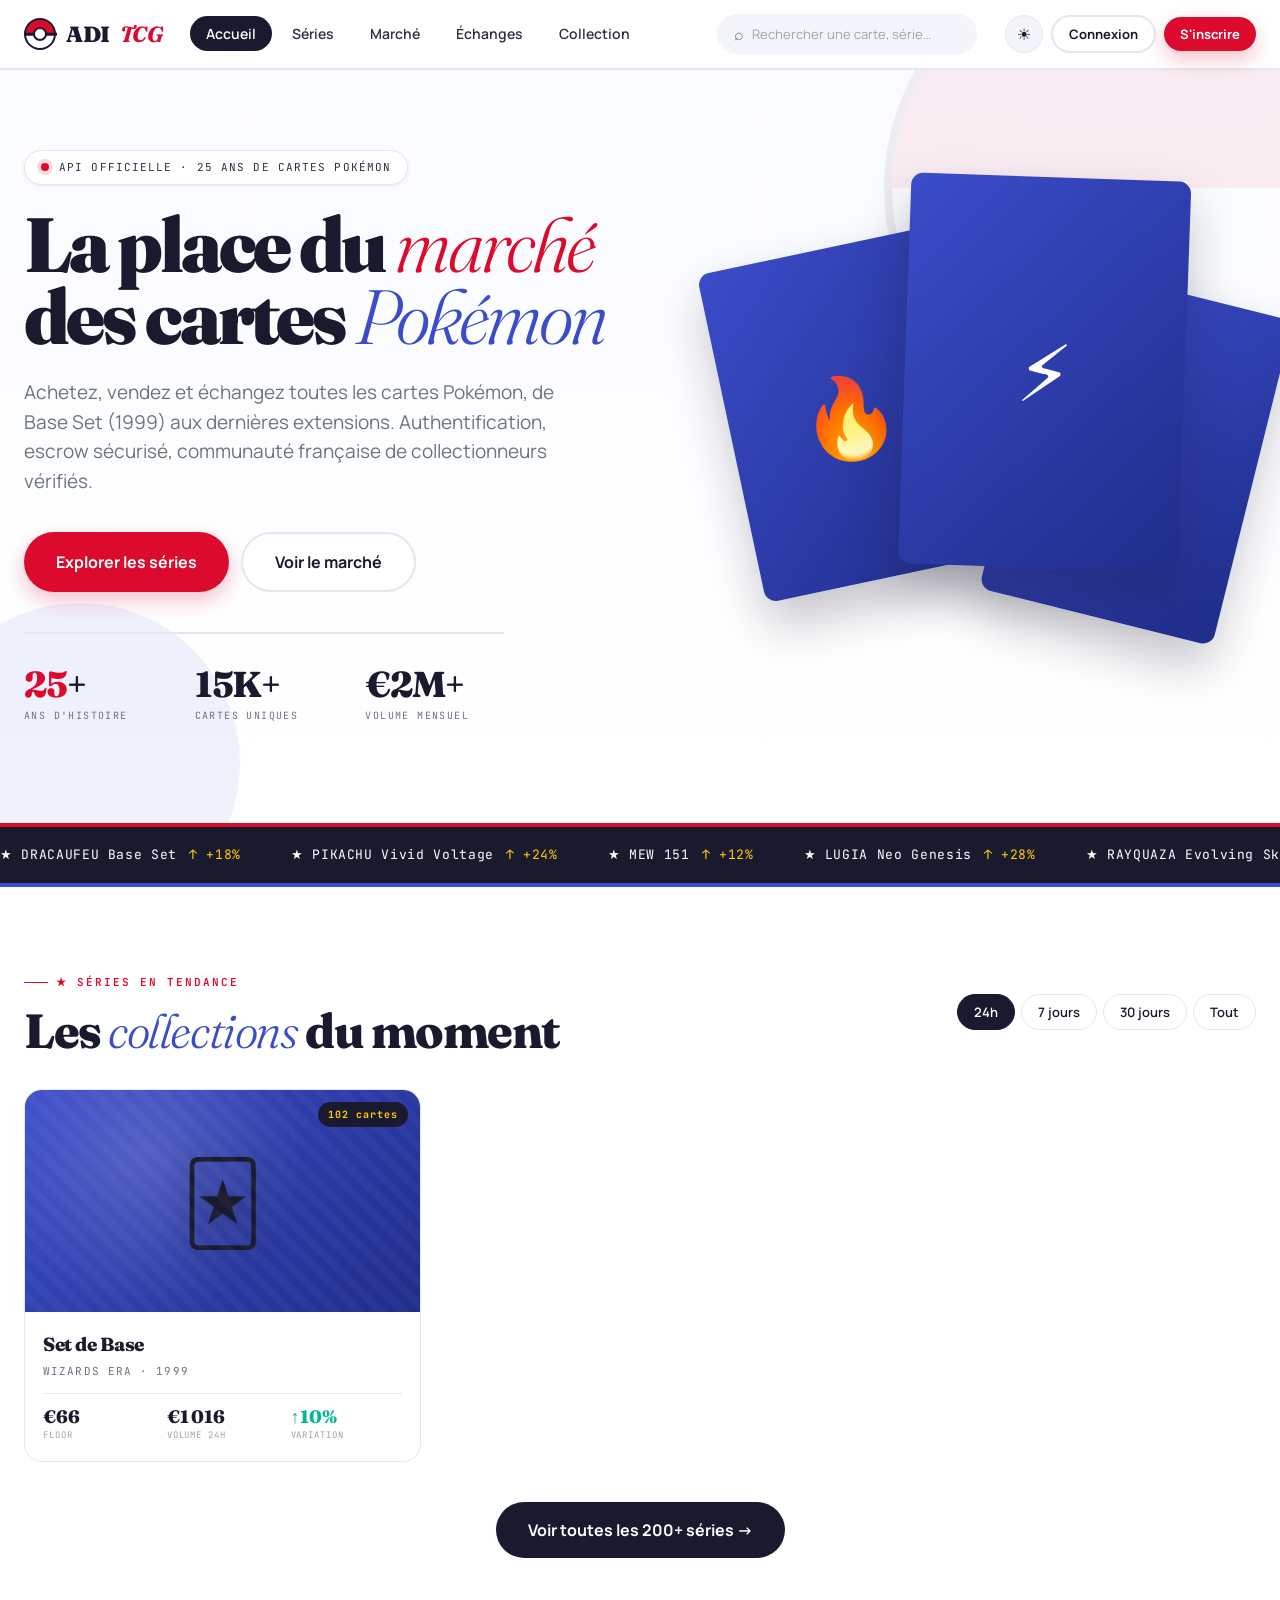
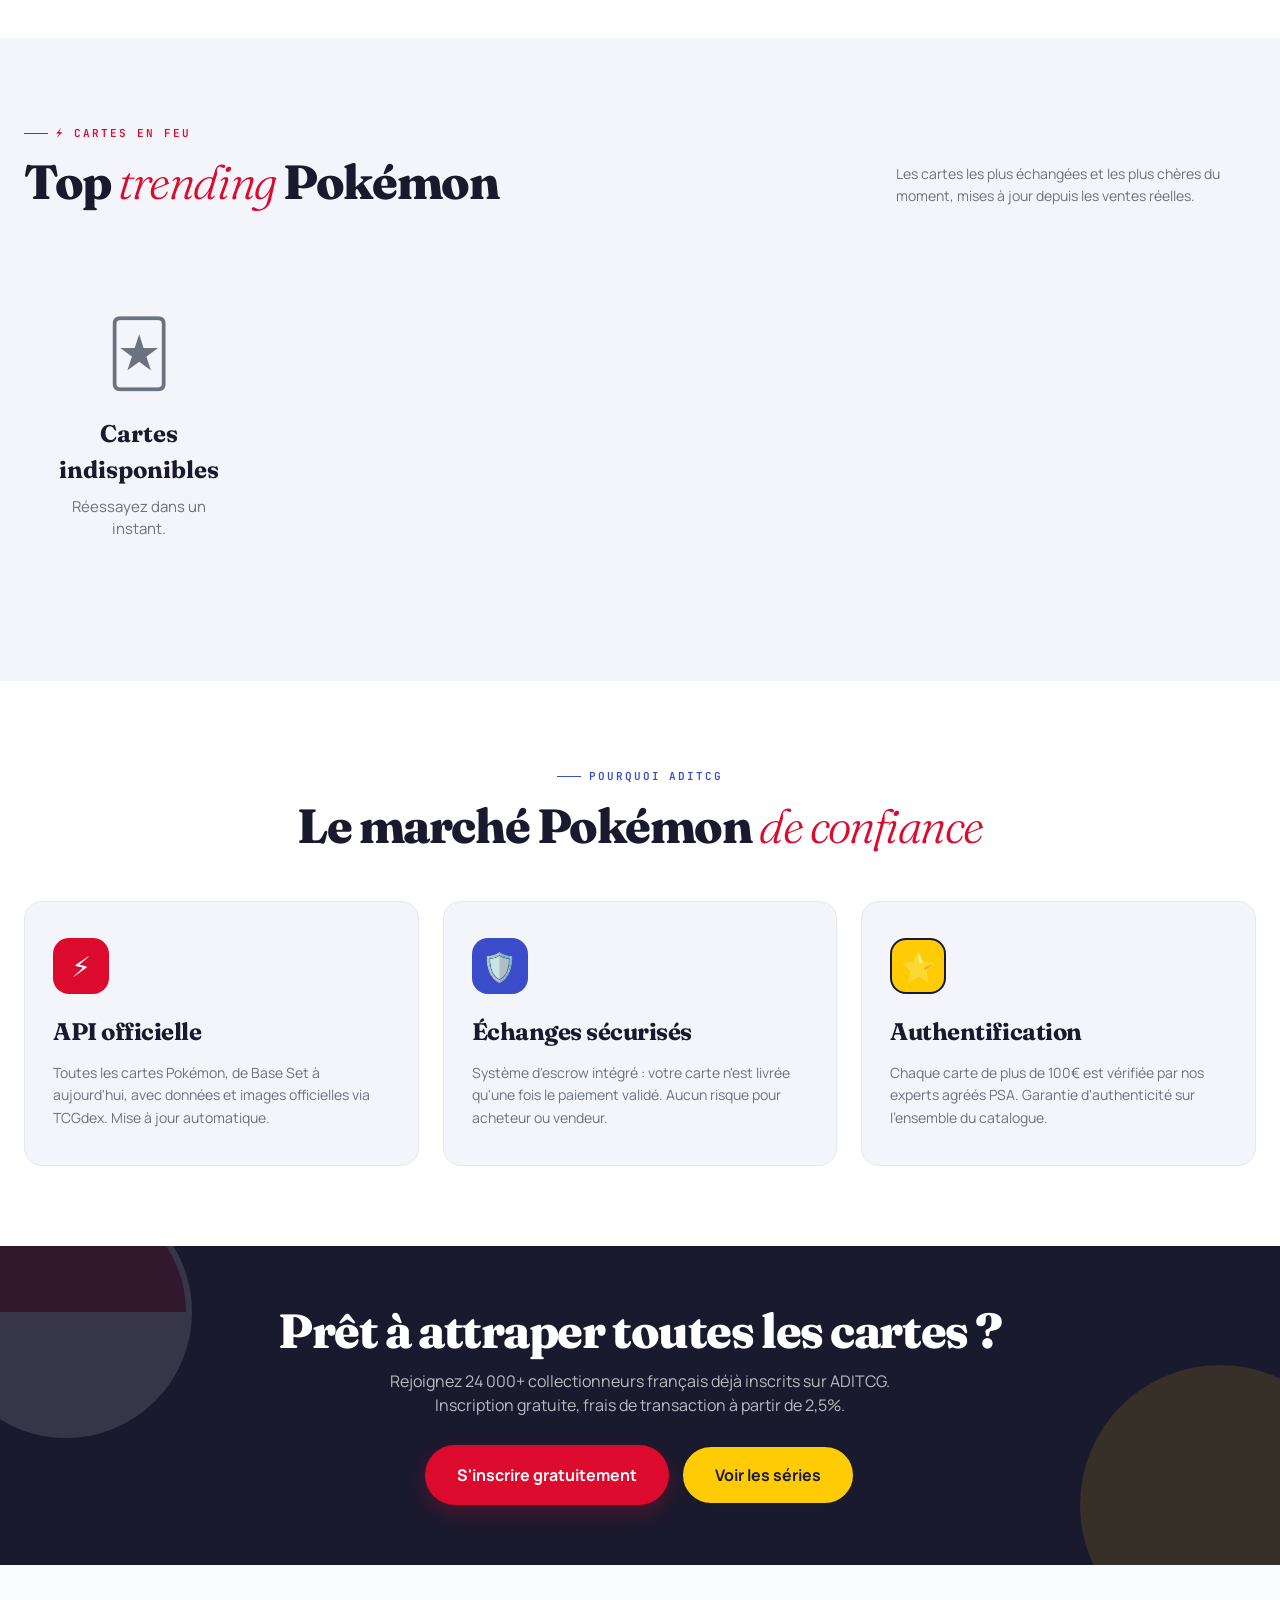
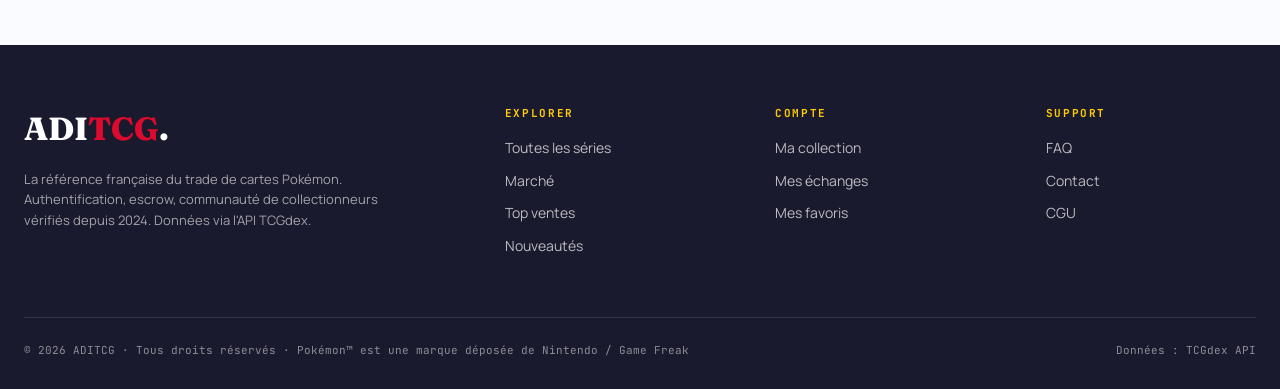
==== newsite/index.html @ 23be6e9d "new" ====
<!DOCTYPE html>
<html lang="fr">
<head>
<script>
// Anti-FOUC: apply theme before paint
(function() {
  try {
    var saved = localStorage.getItem('aditcg_theme');
    var theme = saved || (window.matchMedia && window.matchMedia('(prefers-color-scheme: dark)').matches ? 'dark' : 'light');
    document.documentElement.setAttribute('data-theme', theme);
  } catch(e) {}
})();
</script>
<meta charset="UTF-8">
<meta name="viewport" content="width=device-width, initial-scale=1.0">
<title>ADITCG — La place du marché des cartes Pokémon</title>
<link rel="preconnect" href="https://fonts.googleapis.com">
<link rel="preconnect" href="https://fonts.gstatic.com" crossorigin>
<link href="https://fonts.googleapis.com/css2?family=Fraunces:ital,opsz,wght@0,9..144,400;0,9..144,700;0,9..144,800;0,9..144,900;1,9..144,300&family=Manrope:wght@400;500;600;700;800&family=JetBrains+Mono:wght@500;600&display=swap" rel="stylesheet">
<link rel="stylesheet" href="styles.css">
<style>
  /* HERO */
  .hero {
    position: relative;
    padding: 80px 0 100px;
    overflow: hidden;
    background:
      linear-gradient(180deg, var(--cream) 0%, var(--white) 100%);
  }
  .hero::before {
    content: '';
    position: absolute;
    top: -120px; right: -80px;
    width: 460px; height: 460px;
    border-radius: 50%;
    background: linear-gradient(180deg, var(--red) 50%, var(--white) 50%);
    border: 8px solid var(--ink);
    opacity: 0.06;
    pointer-events: none;
  }
  .hero::after {
    content: '';
    position: absolute;
    bottom: -100px; left: -80px;
    width: 320px; height: 320px;
    border-radius: 50%;
    background: var(--blue);
    opacity: 0.08;
    pointer-events: none;
  }

  .hero-grid {
    display: grid;
    grid-template-columns: 1fr 1fr;
    gap: 60px;
    align-items: center;
    position: relative;
    z-index: 2;
  }

  .hero-eyebrow {
    display: inline-flex;
    align-items: center;
    gap: 10px;
    padding: 8px 16px;
    background: var(--white);
    border: 1.5px solid var(--gray-line);
    border-radius: var(--radius-pill);
    font-family: var(--font-mono);
    font-size: 11px;
    color: var(--ink-soft);
    letter-spacing: 0.1em;
    text-transform: uppercase;
    box-shadow: var(--shadow-sm);
    margin-bottom: 24px;
  }
  .hero-eyebrow .dot-red {
    width: 8px; height: 8px; border-radius: 50%;
    background: var(--red);
    box-shadow: 0 0 0 4px rgba(220, 10, 45, 0.15);
    animation: pulse 1.6s ease-in-out infinite;
  }
  @keyframes pulse {
    0%, 100% { box-shadow: 0 0 0 4px rgba(220, 10, 45, 0.15); }
    50% { box-shadow: 0 0 0 7px rgba(220, 10, 45, 0.05); }
  }

  .hero h1 { margin-bottom: 24px; }
  .hero h1 .word-red { color: var(--red); font-style: italic; font-weight: 300; }
  .hero h1 .word-blue { color: var(--blue); font-style: italic; font-weight: 300; }

  .hero-lead {
    font-size: 19px;
    color: var(--gray-text);
    line-height: 1.55;
    max-width: 540px;
    margin-bottom: 36px;
  }

  .hero-cta { display: flex; gap: 12px; flex-wrap: wrap; margin-bottom: 40px; }

  .hero-stats {
    display: grid;
    grid-template-columns: repeat(3, 1fr);
    gap: 32px;
    padding-top: 32px;
    border-top: 2px solid var(--gray-line);
    max-width: 480px;
  }
  .hero-stat .v {
    font-family: var(--font-display);
    font-size: 36px;
    font-weight: 800;
    color: var(--ink);
    letter-spacing: -0.03em;
    line-height: 1;
  }
  .hero-stat .v span { color: var(--red); }
  .hero-stat .l {
    font-family: var(--font-mono);
    font-size: 10px;
    text-transform: uppercase;
    letter-spacing: 0.14em;
    color: var(--gray-text);
    margin-top: 6px;
  }

  /* HERO CARDS STACK */
  .hero-cards {
    position: relative;
    height: 540px;
    perspective: 1400px;
  }
  .hero-card-img {
    position: absolute;
    width: 240px;
    border-radius: 12px;
    box-shadow: 0 24px 48px rgba(26, 26, 46, 0.25);
    transition: transform 0.6s cubic-bezier(0.2, 0.8, 0.2, 1);
    background: var(--gray-bg);
    aspect-ratio: 245/342;
  }
  .hero-card-img.placeholder {
    display: flex; align-items: center; justify-content: center;
    font-size: 80px;
    background: linear-gradient(135deg, var(--blue), var(--blue-deep));
    color: var(--white);
  }
  .hero-card-img:nth-child(1) {
    top: 80px; left: 10%;
    transform: rotate(-12deg);
    z-index: 1;
  }
  .hero-card-img:nth-child(2) {
    top: 30px; left: 40%;
    transform: rotate(2deg) translateY(-20px);
    z-index: 3;
    width: 280px;
  }
  .hero-card-img:nth-child(3) {
    top: 120px; right: 0;
    transform: rotate(14deg);
    z-index: 2;
  }
  .hero-cards:hover .hero-card-img:nth-child(1) { transform: rotate(-18deg) translateX(-30px); }
  .hero-cards:hover .hero-card-img:nth-child(3) { transform: rotate(20deg) translateX(30px); }

  /* TICKER */
  .ticker {
    background: var(--ink);
    color: var(--white);
    padding: 18px 0;
    overflow: hidden;
    border-top: 4px solid var(--red);
    border-bottom: 4px solid var(--blue);
  }
  .ticker-inner {
    display: flex;
    gap: 50px;
    animation: tickerScroll 50s linear infinite;
    white-space: nowrap;
    font-family: var(--font-mono);
    font-size: 13px;
    letter-spacing: 0.05em;
  }
  .ticker-item { display: inline-flex; align-items: center; gap: 12px; }
  .ticker-item .up { color: var(--yellow); }
  .ticker-item .down { color: var(--red-light); }
  @keyframes tickerScroll {
    from { transform: translateX(0); }
    to { transform: translateX(-50%); }
  }

  /* COLLECTIONS BLOCK - style OpenSea */
  .collections-section {
    padding: 80px 0;
    background: var(--white);
  }

  .collections-toolbar {
    display: flex;
    justify-content: space-between;
    align-items: center;
    flex-wrap: wrap;
    gap: 20px;
    margin-bottom: 32px;
  }

  .collections-grid {
    display: grid;
    grid-template-columns: repeat(auto-fill, minmax(320px, 1fr));
    gap: 20px;
  }

  .coll-card {
    background: var(--white);
    border: 1.5px solid var(--gray-line);
    border-radius: var(--radius-lg);
    overflow: hidden;
    transition: all 0.25s;
    cursor: pointer;
    display: block;
  }
  .coll-card:hover {
    border-color: var(--ink);
    transform: translateY(-4px);
    box-shadow: var(--shadow-lg);
  }

  .coll-card-banner {
    aspect-ratio: 16/9;
    background: linear-gradient(135deg, var(--blue), var(--blue-deep));
    position: relative;
    overflow: hidden;
    display: flex;
    align-items: center;
    justify-content: center;
  }
  .coll-card-banner img {
    width: 100%; height: 100%;
    object-fit: contain;
    padding: 24px;
    filter: drop-shadow(0 6px 12px rgba(0,0,0,0.3));
  }
  .coll-card-banner.no-img {
    background:
      radial-gradient(circle at 30% 30%, rgba(255,255,255,0.15), transparent 50%),
      linear-gradient(135deg, var(--blue), var(--blue-deep));
  }
  .coll-card-banner .placeholder-emoji {
    font-size: 80px;
    filter: drop-shadow(0 6px 12px rgba(0,0,0,0.3));
  }
  .coll-card-banner::after {
    content: '';
    position: absolute;
    inset: 0;
    background: repeating-linear-gradient(45deg, transparent 0, transparent 8px, rgba(255,255,255,0.03) 8px, rgba(255,255,255,0.03) 16px);
  }
  .coll-card-banner .badge-floor {
    position: absolute;
    top: 12px; right: 12px;
    padding: 5px 10px;
    background: var(--ink);
    color: var(--yellow);
    font-family: var(--font-mono);
    font-size: 10px;
    letter-spacing: 0.1em;
    border-radius: var(--radius-pill);
    font-weight: 700;
    z-index: 2;
  }

  .coll-card-body { padding: 18px; }
  .coll-card-title {
    font-family: var(--font-display);
    font-size: 19px;
    font-weight: 800;
    margin-bottom: 4px;
    letter-spacing: -0.02em;
    color: var(--ink);
  }
  .coll-card-subtitle {
    font-family: var(--font-mono);
    font-size: 11px;
    color: var(--gray-text);
    text-transform: uppercase;
    letter-spacing: 0.1em;
    margin-bottom: 14px;
  }

  .coll-card-stats {
    display: grid;
    grid-template-columns: 1fr 1fr 1fr;
    gap: 12px;
    padding-top: 14px;
    border-top: 1px solid var(--gray-line);
  }
  .coll-stat-item .v {
    font-family: var(--font-display);
    font-size: 18px;
    font-weight: 800;
    color: var(--ink);
    line-height: 1;
  }
  .coll-stat-item .v.up { color: var(--green); }
  .coll-stat-item .v.down { color: var(--red); }
  .coll-stat-item .l {
    font-family: var(--font-mono);
    font-size: 9px;
    text-transform: uppercase;
    letter-spacing: 0.1em;
    color: var(--gray-text-2);
    margin-top: 3px;
  }

  /* HOT CARDS BLOCK */
  .hot-section {
    padding: 80px 0;
    background: var(--gray-bg);
  }
  .hot-grid {
    display: grid;
    grid-template-columns: repeat(auto-fill, minmax(220px, 1fr));
    gap: 20px;
  }
  .hot-card {
    background: var(--white);
    border-radius: var(--radius-lg);
    overflow: hidden;
    border: 1.5px solid var(--gray-line);
    transition: all 0.25s;
    display: block;
  }
  .hot-card:hover {
    border-color: var(--red);
    transform: translateY(-4px);
    box-shadow: var(--shadow-lg);
  }
  .hot-card-img {
    aspect-ratio: 245/342;
    background: var(--gray-bg);
    display: flex;
    align-items: center;
    justify-content: center;
    overflow: hidden;
    position: relative;
  }
  .hot-card-img img {
    width: 100%; height: 100%;
    object-fit: contain;
    padding: 12px;
  }
  .hot-card-img .skel {
    width: 100%; height: 100%;
    background: linear-gradient(90deg, var(--gray-bg) 0%, var(--gray-line) 50%, var(--gray-bg) 100%);
    background-size: 200% 100%;
    animation: skel 1.4s ease-in-out infinite;
  }
  @keyframes skel { 0% { background-position: 200% 0; } 100% { background-position: -200% 0; } }

  .hot-card-info { padding: 14px 16px 16px; }
  .hot-card-name {
    font-family: var(--font-display);
    font-size: 16px;
    font-weight: 700;
    color: var(--ink);
    margin-bottom: 4px;
    letter-spacing: -0.01em;
    white-space: nowrap;
    overflow: hidden;
    text-overflow: ellipsis;
  }
  .hot-card-set {
    font-family: var(--font-mono);
    font-size: 10px;
    color: var(--gray-text);
    text-transform: uppercase;
    letter-spacing: 0.1em;
    margin-bottom: 12px;
  }
  .hot-card-foot {
    display: flex;
    justify-content: space-between;
    align-items: center;
  }
  .hot-card-price {
    font-family: var(--font-display);
    font-size: 18px;
    font-weight: 800;
    color: var(--ink);
  }
  .hot-card-trend {
    font-family: var(--font-mono);
    font-size: 11px;
    color: var(--green);
    font-weight: 600;
  }
  .hot-card-trend.down { color: var(--red); }

  /* FEATURES */
  .features-section {
    padding: 80px 0;
    background: var(--white);
  }
  .features-grid {
    display: grid;
    grid-template-columns: repeat(3, 1fr);
    gap: 24px;
    margin-top: 50px;
  }
  .feature-tile {
    padding: 36px 28px;
    border-radius: var(--radius-lg);
    background: var(--gray-bg);
    border: 1.5px solid var(--gray-line);
    transition: all 0.25s;
  }
  .feature-tile:hover {
    border-color: var(--ink);
    transform: translateY(-2px);
    background: var(--white);
    box-shadow: var(--shadow);
  }
  .feature-icon {
    width: 56px;
    height: 56px;
    border-radius: 16px;
    display: flex;
    align-items: center;
    justify-content: center;
    font-size: 28px;
    margin-bottom: 20px;
    color: var(--white);
  }
  .feature-icon.red { background: var(--red); }
  .feature-icon.blue { background: var(--blue); }
  .feature-icon.yellow { background: var(--yellow); color: var(--ink); border: 2px solid var(--ink); }

  .feature-tile h3 {
    font-family: var(--font-display);
    font-size: 24px;
    font-weight: 700;
    margin-bottom: 12px;
    letter-spacing: -0.02em;
  }
  .feature-tile p {
    color: var(--gray-text);
    font-size: 14px;
    line-height: 1.6;
  }

  /* CTA STRIP */
  .cta-strip {
    background: var(--ink);
    color: var(--white);
    padding: 60px 0;
    text-align: center;
    position: relative;
    overflow: hidden;
  }
  .cta-strip::before {
    content: '';
    position: absolute;
    top: -60px; left: -60px;
    width: 240px; height: 240px;
    border-radius: 50%;
    background: linear-gradient(180deg, var(--red) 50%, var(--white) 50%);
    border: 6px solid var(--white);
    opacity: 0.12;
  }
  .cta-strip::after {
    content: '';
    position: absolute;
    bottom: -80px; right: -80px;
    width: 280px; height: 280px;
    border-radius: 50%;
    background: var(--yellow);
    opacity: 0.12;
  }
  .cta-strip h2 { color: var(--white); margin-bottom: 12px; position: relative; z-index: 2; }
  .cta-strip p { color: rgba(255,255,255,0.7); font-size: 16px; max-width: 540px; margin: 0 auto 28px; position: relative; z-index: 2; }
  .cta-strip .btn-group { display: flex; gap: 12px; justify-content: center; flex-wrap: wrap; position: relative; z-index: 2; }

  @media (max-width: 900px) {
    .hero-grid { grid-template-columns: 1fr; gap: 40px; }
    .hero-cards { height: 400px; }
    .features-grid { grid-template-columns: 1fr; }
    .hero-stats { grid-template-columns: repeat(3, 1fr); gap: 16px; }
    .hero-stat .v { font-size: 28px; }
  }
</style>
</head>
<body>

<!-- NAVBAR -->
<nav class="topbar">
  <div class="nav-inner">
    <a href="index.html" class="logo">
      <span class="logo-pokeball"></span>
      ADI<span class="tcg-tag">TCG</span>
    </a>
    <ul class="nav-links">
      <li><a href="index.html" class="active">Accueil</a></li>
      <li><a href="series.html">Séries</a></li>
      <li><a href="marche.html">Marché</a></li>
      <li><a href="trade.html">Échanges</a></li>
      <li><a href="profil.html">Collection</a></li>
    </ul>
    <div class="nav-search">
      <span class="nav-search-icon">⌕</span>
      <input type="text" placeholder="Rechercher une carte, série…" id="nav-search-input">
    </div>
    <div class="nav-cta">
      <button class="btn btn-ghost btn-small">Connexion</button>
      <button class="btn btn-primary btn-small">S'inscrire</button>
    </div>
  </div>
</nav>

<!-- HERO -->
<section class="hero">
  <div class="container">
    <div class="hero-grid">
      <div>
        <div class="hero-eyebrow">
          <span class="dot-red"></span>
          API officielle · 25 ans de cartes Pokémon
        </div>
        <h1 class="display-1">
          La place du <span class="word-red">marché</span><br>
          des cartes <span class="word-blue">Pokémon</span>
        </h1>
        <p class="hero-lead">
          Achetez, vendez et échangez toutes les cartes Pokémon, de Base Set (1999) aux dernières extensions. Authentification, escrow sécurisé, communauté française de collectionneurs vérifiés.
        </p>
        <div class="hero-cta">
          <a href="series.html" class="btn btn-primary btn-large">Explorer les séries</a>
          <a href="marche.html" class="btn btn-ghost btn-large">Voir le marché</a>
        </div>
        <div class="hero-stats">
          <div class="hero-stat">
            <div class="v"><span>25</span>+</div>
            <div class="l">Ans d'histoire</div>
          </div>
          <div class="hero-stat">
            <div class="v">15K+</div>
            <div class="l">Cartes uniques</div>
          </div>
          <div class="hero-stat">
            <div class="v">€2M+</div>
            <div class="l">Volume mensuel</div>
          </div>
        </div>
      </div>

      <div class="hero-cards" id="hero-cards">
        <!-- Filled by JS with real Pokémon cards from API -->
        <div class="hero-card-img placeholder">🃏</div>
        <div class="hero-card-img placeholder">⚡</div>
        <div class="hero-card-img placeholder">🔥</div>
      </div>
    </div>
  </div>
</section>

<!-- TICKER -->
<section class="ticker">
  <div class="ticker-inner" id="ticker">
    <span class="ticker-item">★ DRACAUFEU Base Set <span class="up">↑ +18%</span></span>
    <span class="ticker-item">★ PIKACHU Vivid Voltage <span class="up">↑ +24%</span></span>
    <span class="ticker-item">★ MEW 151 <span class="up">↑ +12%</span></span>
    <span class="ticker-item">★ LUGIA Neo Genesis <span class="up">↑ +28%</span></span>
    <span class="ticker-item">★ RAYQUAZA Evolving Skies <span class="up">↑ +15%</span></span>
    <span class="ticker-item">★ NOCTALI Evolving Skies <span class="up">↑ +32%</span></span>
    <span class="ticker-item">★ GIRATINA Lost Origin <span class="down">↓ -3%</span></span>
    <span class="ticker-item">★ DRACAUFEU Base Set <span class="up">↑ +18%</span></span>
    <span class="ticker-item">★ PIKACHU Vivid Voltage <span class="up">↑ +24%</span></span>
    <span class="ticker-item">★ MEW 151 <span class="up">↑ +12%</span></span>
    <span class="ticker-item">★ LUGIA Neo Genesis <span class="up">↑ +28%</span></span>
    <span class="ticker-item">★ RAYQUAZA Evolving Skies <span class="up">↑ +15%</span></span>
  </div>
</section>

<!-- COLLECTIONS (Style OpenSea) -->
<section class="collections-section">
  <div class="container">
    <div class="collections-toolbar">
      <div>
        <div class="eyebrow">★ Séries en tendance</div>
        <h2 class="display-2" style="margin-top: 16px;">Les <span class="italic-blue">collections</span> du moment</h2>
      </div>
      <div class="filter-bar" id="collection-filter">
        <button class="filter-chip active" data-period="24h">24h</button>
        <button class="filter-chip" data-period="7d">7 jours</button>
        <button class="filter-chip" data-period="30d">30 jours</button>
        <button class="filter-chip" data-period="all">Tout</button>
      </div>
    </div>
    <div class="collections-grid" id="collections-grid">
      <div class="loading-state">
        <div class="pokeball-loader"></div>
        Chargement des séries depuis TCGdex…
      </div>
    </div>
    <div style="text-align: center; margin-top: 40px;">
      <a href="series.html" class="btn btn-dark btn-large">Voir toutes les 200+ séries →</a>
    </div>
  </div>
</section>

<!-- HOT CARDS -->
<section class="hot-section">
  <div class="container">
    <div class="section-header-row" style="margin-bottom: 36px;">
      <div>
        <div class="eyebrow">⚡ Cartes en feu</div>
        <h2 class="display-2" style="margin-top: 16px;">Top <span class="italic-accent">trending</span> Pokémon</h2>
      </div>
      <p>Les cartes les plus échangées et les plus chères du moment, mises à jour depuis les ventes réelles.</p>
    </div>
    <div class="hot-grid" id="hot-grid">
      <div class="loading-state" style="grid-column: 1/-1;">
        <div class="pokeball-loader"></div>
        Chargement des cartes vedettes…
      </div>
    </div>
  </div>
</section>

<!-- FEATURES POKÉMON -->
<section class="features-section">
  <div class="container">
    <div style="text-align: center; max-width: 700px; margin: 0 auto;">
      <div class="eyebrow blue" style="justify-content: center;">Pourquoi ADITCG</div>
      <h2 class="display-2" style="margin-top: 16px;">Le marché Pokémon <span class="italic-accent">de confiance</span></h2>
    </div>
    <div class="features-grid">
      <div class="feature-tile">
        <div class="feature-icon red">⚡</div>
        <h3>API officielle</h3>
        <p>Toutes les cartes Pokémon, de Base Set à aujourd'hui, avec données et images officielles via TCGdex. Mise à jour automatique.</p>
      </div>
      <div class="feature-tile">
        <div class="feature-icon blue">🛡️</div>
        <h3>Échanges sécurisés</h3>
        <p>Système d'escrow intégré : votre carte n'est livrée qu'une fois le paiement validé. Aucun risque pour acheteur ou vendeur.</p>
      </div>
      <div class="feature-tile">
        <div class="feature-icon yellow">⭐</div>
        <h3>Authentification</h3>
        <p>Chaque carte de plus de 100€ est vérifiée par nos experts agréés PSA. Garantie d'authenticité sur l'ensemble du catalogue.</p>
      </div>
    </div>
  </div>
</section>

<!-- CTA STRIP -->
<section class="cta-strip">
  <div class="container">
    <h2 class="display-2">Prêt à attraper toutes les cartes ?</h2>
    <p>Rejoignez 24 000+ collectionneurs français déjà inscrits sur ADITCG. Inscription gratuite, frais de transaction à partir de 2,5%.</p>
    <div class="btn-group">
      <button class="btn btn-primary btn-large">S'inscrire gratuitement</button>
      <a href="series.html" class="btn btn-yellow btn-large">Voir les séries</a>
    </div>
  </div>
</section>

<!-- FOOTER -->
<footer>
  <div class="container">
    <div class="footer-grid">
      <div class="footer-brand">
        <h4>ADI<span>TCG</span>.</h4>
        <p>La référence française du trade de cartes Pokémon. Authentification, escrow, communauté de collectionneurs vérifiés depuis 2024. Données via l'API TCGdex.</p>
      </div>
      <div class="footer-col">
        <h5>Explorer</h5>
        <ul>
          <li><a href="series.html">Toutes les séries</a></li>
          <li><a href="marche.html">Marché</a></li>
          <li><a href="#">Top ventes</a></li>
          <li><a href="#">Nouveautés</a></li>
        </ul>
      </div>
      <div class="footer-col">
        <h5>Compte</h5>
        <ul>
          <li><a href="profil.html">Ma collection</a></li>
          <li><a href="trade.html">Mes échanges</a></li>
          <li><a href="#">Mes favoris</a></li>
        </ul>
      </div>
      <div class="footer-col">
        <h5>Support</h5>
        <ul>
          <li><a href="#">FAQ</a></li>
          <li><a href="#">Contact</a></li>
          <li><a href="#">CGU</a></li>
        </ul>
      </div>
    </div>
    <div class="footer-bottom">
      <div>© 2026 ADITCG · Tous droits réservés · Pokémon™ est une marque déposée de Nintendo / Game Freak</div>
      <div>Données : TCGdex API</div>
    </div>
  </div>
</footer>

<script src="auth.js"></script>
<script src="storage.js"></script>
<script src="tcgdex-api.js"></script>
<script src="ui.js"></script>
<script src="app.js"></script>
<script>
(async () => {

  // ============================================
  // HERO CARDS : 3 cartes iconiques
  // ============================================
  async function loadHeroCards() {
    const ids = ['base1-4', 'sv03.5-9', 'swsh4-44']; // Dracaufeu Base, Charizard 151, Pikachu VMAX Vivid
    const heroEl = document.getElementById('hero-cards');
    if (!heroEl) return;

    try {
      const cards = await Promise.all(ids.map(id => window.TCGdex.getCardDetail(id).catch(() => null)));
      heroEl.innerHTML = '';
      cards.forEach((card, i) => {
        if (card && card.image) {
          const img = window.TCGdex.getCardImage(card, 'high', 'webp');
          heroEl.insertAdjacentHTML('beforeend',
            `<img class="hero-card-img" src="${img}" alt="${card.name}" loading="eager"
              onerror="this.outerHTML='<div class=&quot;hero-card-img placeholder&quot;>🃏</div>'">`);
        } else {
          const emojis = ['🔥', '⚡', '✨'];
          heroEl.insertAdjacentHTML('beforeend', `<div class="hero-card-img placeholder">${emojis[i]}</div>`);
        }
      });
    } catch (e) {
      console.warn('Hero cards failed:', e);
    }
  }

  // ============================================
  // COLLECTIONS : 8 séries en tendance
  // ============================================
  async function loadCollections() {
    const el = document.getElementById('collections-grid');
    if (!el) return;
    try {
      const sets = await window.TCGdex.getAllSets();
      if (!sets || sets.length === 0) throw new Error('No sets');
      // Prend les 8 plus récents
      const trending = sets.slice(-8).reverse();
      el.innerHTML = trending.map(set => {
        const logo = window.TCGdex.getSetLogo(set, 'webp');
        const floor = window.TCGdex.estimatePrice({ id: set.id, rarity: 'common', name: '' }) * 30;
        const vol = (set.cardCount?.total || 100) * 8 + 200;
        const trend = ((set.id || '').split('').reduce((a,c) => a + c.charCodeAt(0), 0) % 40) - 10;
        return `
          <a href="set.html?id=${set.id}" class="coll-card">
            <div class="coll-card-banner ${logo ? '' : 'no-img'}">
              <div class="badge-floor">${set.cardCount?.total || '?'} cartes</div>
              ${logo
                ? `<img src="${logo}" alt="${set.name}" onerror="this.style.display='none'; this.parentNode.insertAdjacentHTML('beforeend','<div class=\\'placeholder-emoji\\'>🃏</div>');">`
                : `<div class="placeholder-emoji">🃏</div>`}
            </div>
            <div class="coll-card-body">
              <div class="coll-card-title">${set.name}</div>
              <div class="coll-card-subtitle">${set.serie?.name || 'Série'} · ${(set.releaseDate || '').slice(0,4) || '—'}</div>
              <div class="coll-card-stats">
                <div class="coll-stat-item">
                  <div class="v">€${floor}</div>
                  <div class="l">Floor</div>
                </div>
                <div class="coll-stat-item">
                  <div class="v">€${vol.toLocaleString('fr-FR')}</div>
                  <div class="l">Volume 24h</div>
                </div>
                <div class="coll-stat-item">
                  <div class="v ${trend >= 0 ? 'up' : 'down'}">${trend >= 0 ? '↑' : '↓'}${Math.abs(trend)}%</div>
                  <div class="l">Variation</div>
                </div>
              </div>
            </div>
          </a>`;
      }).join('');
    } catch (e) {
      console.error(e);
      el.innerHTML = '<div class="empty-state"><div class="emoji">🃏</div><h3>Impossible de charger les séries</h3><p>L\'API TCGdex est temporairement indisponible. Réessayez dans un instant.</p></div>';
    }
  }

  // ============================================
  // HOT CARDS : Top 8 cartes iconiques
  // ============================================
  async function loadHotCards() {
    const ids = [
      'base1-4',     // Charizard Base
      'base1-15',    // Venusaur Base
      'neo1-9',      // Lugia Neo Genesis
      'sv03.5-9',    // Charizard 151
      'swsh4-44',    // Pikachu VMAX Vivid
      'swsh7-150',   // Umbreon Evolving Skies
      'sv01-247',    // Koraidon
      'xy12-12',     // Charizard Evolutions
    ];
    const el = document.getElementById('hot-grid');
    if (!el) return;
    try {
      const cards = await Promise.all(ids.map(id => window.TCGdex.getCardDetail(id).catch(() => null)));
      const valid = cards.filter(Boolean);
      if (valid.length === 0) throw new Error('No cards');
      el.innerHTML = valid.map(card => {
        const img = window.TCGdex.getCardImage(card, 'low', 'webp');
        const price = window.TCGdex.estimatePrice(card);
        const trend = window.TCGdex.estimateTrend(card);
        return `
          <a href="carte.html?id=${card.id}" class="hot-card">
            <div class="hot-card-img">
              <img src="${img}" alt="${card.name}" loading="lazy"
                onerror="this.parentNode.innerHTML='<div class=&quot;skel&quot;></div>'">
            </div>
            <div class="hot-card-info">
              <div class="hot-card-name">${card.name}</div>
              <div class="hot-card-set">${card.set?.name || ''}</div>
              <div class="hot-card-foot">
                <div class="hot-card-price">€${price.toLocaleString('fr-FR')}</div>
                <div class="hot-card-trend ${trend >= 0 ? '' : 'down'}">${trend >= 0 ? '↑' : '↓'} ${Math.abs(trend)}%</div>
              </div>
            </div>
          </a>`;
      }).join('');
    } catch (e) {
      console.error(e);
      el.innerHTML = '<div class="empty-state"><div class="emoji">🃏</div><h3>Cartes indisponibles</h3><p>Réessayez dans un instant.</p></div>';
    }
  }

  // Run all in parallel
  loadHeroCards();
  loadCollections();
  loadHotCards();
})();
</script>

</body>
</html>
---- newsite/styles.css ----
/* ============================================
   ADITCG — Design System Pokémon
   Rouge Pokéball + Bleu Pokémon + Blanc + Jaune éclair
============================================ */

:root {
  /* COULEURS POKÉMON — invariantes light/dark */
  --red: #dc0a2d;
  --red-deep: #a30821;
  --red-light: #ff3554;

  --blue: #3b4cca;
  --blue-deep: #1f2d8a;
  --blue-light: #6577dd;

  --yellow: #ffcb05;
  --yellow-deep: #d9ab00;
  --yellow-light: #ffe066;

  /* PALETTE NEUTRE — mode clair */
  --white: #ffffff;
  --cream: #fafbff;
  --gray-bg: #f4f5fb;
  --gray-line: #e4e7f1;
  --gray-text: #6b7280;
  --gray-text-2: #9ca3af;
  --gray-dark: #374151;

  --ink: #1a1a2e;
  --ink-soft: #2d3142;

  --green: #00b894;
  --green-light: #e6f9f3;
  --orange: #ff6b35;

  /* Aliases sémantiques pour themability */
  --topbar-bg: rgba(255, 255, 255, 0.92);
  --footer-bg: #1a1a2e;
  --footer-text: #ffffff;

  --font-display: 'Fraunces', Georgia, serif;
  --font-body: 'Manrope', -apple-system, system-ui, sans-serif;
  --font-mono: 'JetBrains Mono', monospace;

  --radius-sm: 8px;
  --radius: 12px;
  --radius-lg: 18px;
  --radius-xl: 24px;
  --radius-pill: 100px;

  --shadow-sm: 0 1px 3px rgba(26, 26, 46, 0.08);
  --shadow: 0 4px 14px rgba(26, 26, 46, 0.08);
  --shadow-lg: 0 12px 32px rgba(26, 26, 46, 0.12);
  --shadow-xl: 0 24px 60px rgba(26, 26, 46, 0.18);
  --shadow-red: 0 8px 20px rgba(220, 10, 45, 0.25);
  --shadow-blue: 0 8px 20px rgba(59, 76, 202, 0.25);

  --container: 1320px;
}

/* ============================================
   MODE SOMBRE — Pokémon Night
============================================ */
[data-theme="dark"] {
  /* Couleurs Pokémon boostées en sombre */
  --red: #ff2e4f;
  --red-deep: #c91230;
  --red-light: #ff6b85;

  --blue: #6577ff;
  --blue-deep: #3b4cca;
  --blue-light: #8d9cff;

  --yellow: #ffd633;
  --yellow-deep: #ffcb05;
  --yellow-light: #ffe066;

  /* Fond et surfaces — bleu nuit Pokémon */
  --white: #1c1c2e;          /* surface principale */
  --cream: #0d0d1a;          /* fond global */
  --gray-bg: #252538;        /* surface élevée */
  --gray-line: #313148;      /* bordures */
  --gray-text: #a0a3b8;
  --gray-text-2: #6e7193;
  --gray-dark: #c8cae0;

  --ink: #f5f5fa;            /* texte principal */
  --ink-soft: #d4d6e5;

  --green: #00d49a;
  --green-light: rgba(0, 184, 148, 0.15);

  /* Aliases */
  --topbar-bg: rgba(13, 13, 26, 0.92);
  --footer-bg: #050510;
  --footer-text: #f5f5fa;

  /* Shadows plus subtiles en sombre */
  --shadow-sm: 0 1px 3px rgba(0, 0, 0, 0.4);
  --shadow: 0 4px 14px rgba(0, 0, 0, 0.4);
  --shadow-lg: 0 12px 32px rgba(0, 0, 0, 0.5);
  --shadow-xl: 0 24px 60px rgba(0, 0, 0, 0.6);
  --shadow-red: 0 8px 20px rgba(255, 46, 79, 0.35);
  --shadow-blue: 0 8px 20px rgba(101, 119, 255, 0.35);
}

/* Transitions thème */
html, body, .topbar, .coll-card, .pkmn-card, .stat-card,
.feature-tile, .filter-chip, .btn, .sidebar, .completion,
.card-details, .stats-section, .price-hero, .trade-composer,
.history-table, .big-card-img, .nav-search, .sort-select,
.completion-bar, .portfolio-chart, .top-holdings, .hot-card,
.trade-card, .mini-card, footer {
  transition: background-color 0.25s ease, border-color 0.25s ease, color 0.25s ease;
}

* { box-sizing: border-box; margin: 0; padding: 0; }

html, body {
  background: var(--cream);
  color: var(--ink);
  font-family: var(--font-body);
  font-size: 15px;
  -webkit-font-smoothing: antialiased;
  -moz-osx-font-smoothing: grayscale;
  line-height: 1.5;
  scroll-behavior: smooth;
  transition: background 0.25s ease, color 0.25s ease;
}

a { color: inherit; text-decoration: none; }
button { font-family: inherit; cursor: pointer; border: none; background: none; }
input, select, textarea { font-family: inherit; }
img { display: block; max-width: 100%; }

.container { max-width: var(--container); margin: 0 auto; padding: 0 24px; }

/* ============================================ TYPO ============================================ */

.display-1 {
  font-family: var(--font-display);
  font-weight: 900;
  font-size: clamp(40px, 6vw, 88px);
  line-height: 0.95;
  letter-spacing: -0.04em;
  color: var(--ink);
}
.display-2 {
  font-family: var(--font-display);
  font-weight: 800;
  font-size: clamp(28px, 4vw, 48px);
  line-height: 1.05;
  letter-spacing: -0.03em;
  color: var(--ink);
}
.display-3 {
  font-family: var(--font-display);
  font-weight: 700;
  font-size: clamp(22px, 2.5vw, 32px);
  line-height: 1.15;
  letter-spacing: -0.02em;
  color: var(--ink);
}

.italic-accent { font-style: italic; font-weight: 300; color: var(--red); }
.italic-blue { font-style: italic; font-weight: 300; color: var(--blue); }

.eyebrow {
  font-family: var(--font-mono);
  font-size: 11px;
  text-transform: uppercase;
  letter-spacing: 0.18em;
  font-weight: 600;
  color: var(--red);
  display: inline-flex;
  align-items: center;
  gap: 8px;
}
.eyebrow.blue { color: var(--blue); }
.eyebrow::before {
  content: '';
  width: 24px;
  height: 1px;
  background: currentColor;
}

.section-header-row {
  display: flex;
  justify-content: space-between;
  align-items: flex-end;
  gap: 40px;
  flex-wrap: wrap;
}
.section-header-row p {
  max-width: 360px;
  color: var(--gray-text);
  font-size: 14px;
  line-height: 1.6;
}

/* ============================================ NAVBAR ============================================ */

.topbar {
  position: sticky;
  top: 0;
  z-index: 100;
  background: var(--topbar-bg);
  border-bottom: 2px solid var(--gray-line);
  backdrop-filter: blur(12px);
}

.nav-inner {
  display: grid;
  grid-template-columns: auto 1fr auto auto;
  gap: 28px;
  align-items: center;
  padding: 14px 24px;
  max-width: var(--container);
  margin: 0 auto;
}

.logo {
  display: flex;
  align-items: center;
  gap: 10px;
  font-family: var(--font-display);
  font-weight: 900;
  font-size: 22px;
  letter-spacing: -0.02em;
  color: var(--ink);
}

.logo-pokeball {
  width: 32px;
  height: 32px;
  border-radius: 50%;
  background: linear-gradient(180deg, var(--red) 50%, #ffffff 50%);
  border: 2.5px solid #1a1a2e;
  position: relative;
  flex-shrink: 0;
}
.logo-pokeball::before {
  content: '';
  position: absolute;
  top: 50%; left: -2.5px; right: -2.5px;
  height: 2.5px;
  background: #1a1a2e;
  transform: translateY(-50%);
}
.logo-pokeball::after {
  content: '';
  position: absolute;
  top: 50%; left: 50%;
  transform: translate(-50%, -50%);
  width: 10px; height: 10px;
  background: #ffffff;
  border: 2.5px solid #1a1a2e;
  border-radius: 50%;
}

.logo .tcg-tag { color: var(--red); font-style: italic; font-weight: 700; }

.nav-links {
  list-style: none;
  display: flex;
  gap: 4px;
  align-items: center;
}
.nav-links a {
  padding: 8px 16px;
  border-radius: var(--radius-pill);
  font-weight: 600;
  font-size: 14px;
  color: var(--ink-soft);
  transition: all 0.2s;
}
.nav-links a:hover { background: var(--gray-bg); color: var(--blue); }
.nav-links a.active { background: var(--ink); color: var(--white); }

.nav-search {
  position: relative;
  background: var(--gray-bg);
  border-radius: var(--radius-pill);
  display: flex;
  align-items: center;
  padding: 0 16px;
  min-width: 260px;
  border: 1.5px solid transparent;
  transition: all 0.2s;
}
.nav-search:focus-within { border-color: var(--blue); background: var(--white); }
.nav-search-icon { color: var(--gray-text); margin-right: 8px; font-size: 16px; }
.nav-search input {
  background: transparent;
  border: none;
  outline: none;
  padding: 10px 0;
  font-size: 13px;
  color: var(--ink);
  width: 100%;
}
.nav-search input::placeholder { color: var(--gray-text-2); }

.nav-cta { display: flex; gap: 8px; align-items: center; }

/* ============================================ BUTTONS ============================================ */

.btn {
  display: inline-flex;
  align-items: center;
  justify-content: center;
  gap: 8px;
  padding: 12px 24px;
  border-radius: var(--radius-pill);
  font-family: var(--font-body);
  font-weight: 700;
  font-size: 14px;
  transition: all 0.2s;
  white-space: nowrap;
}
.btn-primary {
  background: var(--red);
  color: var(--white);
  box-shadow: var(--shadow-red);
}
.btn-primary:hover { background: var(--red-deep); transform: translateY(-1px); }
.btn-secondary {
  background: var(--blue);
  color: var(--white);
  box-shadow: var(--shadow-blue);
}
.btn-secondary:hover { background: var(--blue-deep); transform: translateY(-1px); }
.btn-yellow {
  background: var(--yellow);
  color: #1a1a2e;
  border: 2px solid #1a1a2e;
}
.btn-yellow:hover { background: var(--yellow-deep); transform: translateY(-1px); }
.btn-ghost {
  background: var(--white);
  color: var(--ink);
  border: 2px solid var(--gray-line);
}
.btn-ghost:hover { border-color: var(--ink); }
.btn-dark { background: var(--ink); color: var(--white); }
.btn-dark:hover { background: var(--ink-soft); transform: translateY(-1px); }
.btn-small { padding: 8px 16px; font-size: 13px; }
.btn-large { padding: 16px 32px; font-size: 16px; }

/* ============================================ TAGS ============================================ */

.tag {
  display: inline-flex;
  align-items: center;
  gap: 6px;
  padding: 5px 12px;
  background: var(--gray-bg);
  color: var(--ink-soft);
  border-radius: var(--radius-pill);
  font-family: var(--font-mono);
  font-size: 11px;
  font-weight: 600;
  letter-spacing: 0.05em;
}
.tag.red { background: rgba(220, 10, 45, 0.1); color: var(--red); }
.tag.blue { background: rgba(59, 76, 202, 0.1); color: var(--blue); }
.tag.yellow { background: rgba(255, 203, 5, 0.18); color: var(--yellow-deep); }
.tag.green { background: var(--green-light); color: var(--green); }
.tag.dark { background: var(--ink); color: var(--white); }

/* ============================================ POKÉBALL ============================================ */

.pokeball-deco {
  position: absolute;
  width: 220px;
  height: 220px;
  border-radius: 50%;
  background: linear-gradient(180deg, var(--red) 50%, #ffffff 50%);
  border: 5px solid #1a1a2e;
  opacity: 0.07;
  pointer-events: none;
}
.pokeball-deco::before {
  content: '';
  position: absolute;
  top: 50%; left: -5px; right: -5px;
  height: 5px;
  background: #1a1a2e;
  transform: translateY(-50%);
}
.pokeball-deco::after {
  content: '';
  position: absolute;
  top: 50%; left: 50%;
  transform: translate(-50%, -50%);
  width: 55px; height: 55px;
  background: #ffffff;
  border: 5px solid #1a1a2e;
  border-radius: 50%;
}

/* ============================================ FOOTER ============================================ */

footer {
  background: var(--footer-bg);
  color: var(--footer-text);
  padding: 60px 0 30px;
  margin-top: 80px;
  position: relative;
  overflow: hidden;
}
.footer-grid {
  display: grid;
  grid-template-columns: 2fr 1fr 1fr 1fr;
  gap: 60px;
  margin-bottom: 50px;
}
.footer-brand h4 {
  font-family: var(--font-display);
  font-size: 32px;
  font-weight: 800;
  margin-bottom: 16px;
}
.footer-brand h4 span { color: var(--red); }
.footer-brand p {
  color: rgba(255, 255, 255, 0.6);
  font-size: 13px;
  line-height: 1.6;
  max-width: 380px;
}
.footer-col h5 {
  font-family: var(--font-mono);
  font-size: 11px;
  text-transform: uppercase;
  letter-spacing: 0.15em;
  color: var(--yellow);
  margin-bottom: 16px;
}
.footer-col ul { list-style: none; }
.footer-col li { margin-bottom: 10px; }
.footer-col a {
  color: rgba(255, 255, 255, 0.7);
  font-size: 14px;
  transition: color 0.2s;
}
.footer-col a:hover { color: var(--yellow); }
.footer-bottom {
  padding-top: 24px;
  border-top: 1px solid rgba(255, 255, 255, 0.1);
  display: flex;
  justify-content: space-between;
  align-items: center;
  flex-wrap: wrap;
  gap: 16px;
  font-family: var(--font-mono);
  font-size: 11px;
  color: rgba(255, 255, 255, 0.5);
}

@media (max-width: 900px) {
  .nav-search { display: none; }
  .nav-links { display: none; }
  .footer-grid { grid-template-columns: 1fr 1fr; gap: 32px; }
}

/* ============================================ BLOCKS ============================================ */

.block { padding: 80px 0; }
.block-tight { padding: 40px 0; }

/* ============================================ LOADER ============================================ */

.pokeball-loader {
  width: 48px;
  height: 48px;
  border-radius: 50%;
  background: linear-gradient(180deg, var(--red) 50%, #ffffff 50%);
  border: 3px solid #1a1a2e;
  margin: 40px auto;
  position: relative;
  animation: spin 1.2s linear infinite;
}
.pokeball-loader::before {
  content: '';
  position: absolute;
  top: 50%; left: -3px; right: -3px;
  height: 3px;
  background: #1a1a2e;
  transform: translateY(-50%);
}
.pokeball-loader::after {
  content: '';
  position: absolute;
  top: 50%; left: 50%;
  transform: translate(-50%, -50%);
  width: 14px; height: 14px;
  background: #ffffff;
  border: 3px solid #1a1a2e;
  border-radius: 50%;
}
@keyframes spin { to { transform: rotate(360deg); } }

.loading-state {
  padding: 80px 24px;
  text-align: center;
  color: var(--gray-text);
  font-size: 14px;
}

.empty-state {
  padding: 60px 24px;
  text-align: center;
  color: var(--gray-text);
  background: var(--gray-bg);
  border-radius: var(--radius-lg);
}
.empty-state .emoji { font-size: 64px; margin-bottom: 16px; }
.empty-state h3 { color: var(--ink); margin-bottom: 8px; font-family: var(--font-display); font-size: 24px; }

/* ============================================ FILTERS ============================================ */

.filter-bar {
  display: flex;
  gap: 6px;
  flex-wrap: wrap;
  align-items: center;
}
.filter-chip {
  padding: 8px 16px;
  background: var(--white);
  border: 1.5px solid var(--gray-line);
  border-radius: var(--radius-pill);
  color: var(--ink);
  font-family: var(--font-body);
  font-size: 13px;
  font-weight: 600;
  transition: all 0.2s;
}
.filter-chip:hover { border-color: var(--ink); }
.filter-chip.active {
  background: var(--ink);
  color: var(--white);
  border-color: var(--ink);
}

/* ============================================ STAT VALUE ============================================ */

.stat-card {
  background: var(--white);
  border: 1px solid var(--gray-line);
  border-radius: var(--radius-lg);
  padding: 20px;
}
.stat-card .stat-label {
  font-family: var(--font-mono);
  font-size: 10px;
  text-transform: uppercase;
  letter-spacing: 0.12em;
  color: var(--gray-text);
  margin-bottom: 8px;
}
.stat-card .stat-value {
  font-family: var(--font-display);
  font-size: 28px;
  font-weight: 800;
  color: var(--ink);
  letter-spacing: -0.02em;
}
.stat-card .stat-trend {
  font-family: var(--font-mono);
  font-size: 12px;
  margin-top: 4px;
}
.stat-card .stat-trend.up { color: var(--green); }
.stat-card .stat-trend.down { color: var(--red); }

/* ============================================
   DARK MODE TOGGLE
============================================ */
.theme-toggle {
  width: 38px;
  height: 38px;
  border-radius: 50%;
  background: var(--gray-bg);
  border: 1.5px solid var(--gray-line);
  display: flex;
  align-items: center;
  justify-content: center;
  cursor: pointer;
  transition: all 0.2s;
  font-size: 16px;
  color: var(--ink);
  flex-shrink: 0;
}
.theme-toggle:hover {
  border-color: var(--blue);
  transform: translateY(-1px);
}
.theme-toggle .icon-sun { display: block; }
.theme-toggle .icon-moon { display: none; }
[data-theme="dark"] .theme-toggle .icon-sun { display: none; }
[data-theme="dark"] .theme-toggle .icon-moon { display: block; }

/* ============================================
   PRICE BADGES (real vs estimated source)
============================================ */
.price-source-badge {
  display: inline-flex;
  align-items: center;
  gap: 4px;
  font-family: var(--font-mono);
  font-size: 9px;
  font-weight: 600;
  letter-spacing: 0.08em;
  text-transform: uppercase;
  padding: 3px 8px;
  border-radius: var(--radius-pill);
  margin-top: 4px;
}
.price-source-badge.real {
  background: rgba(0, 184, 148, 0.12);
  color: var(--green);
}
.price-source-badge.estimated {
  background: var(--gray-bg);
  color: var(--gray-text);
}
.price-source-badge .dot {
  width: 5px; height: 5px;
  border-radius: 50%;
  background: currentColor;
}

/* Couleurs hover/text adaptées en dark pour quelques éléments */
[data-theme="dark"] .feature-tile {
  background: var(--surface-2, var(--gray-bg));
}
[data-theme="dark"] .feature-tile:hover {
  background: var(--white);
}
[data-theme="dark"] .stat-card {
  background: var(--gray-bg);
}

/* Le ticker reste sombre dans les deux thèmes (déjà sombre) */
[data-theme="dark"] .ticker {
  background: #050510;
}

/* Empty states background en dark */
[data-theme="dark"] .empty-state {
  background: var(--gray-bg);
}

/* Filter chips */
[data-theme="dark"] .filter-chip {
  background: var(--gray-bg);
  border-color: var(--gray-line);
  color: var(--ink);
}
[data-theme="dark"] .filter-chip:hover { border-color: var(--ink); }
[data-theme="dark"] .filter-chip.active {
  background: var(--blue);
  border-color: var(--blue);
  color: #fff;
}

/* Active nav link en dark */
[data-theme="dark"] .nav-links a.active {
  background: var(--blue);
  color: #fff;
}

/* Sidebar inputs dark */
[data-theme="dark"] .sidebar { background: var(--white); border-color: var(--gray-line); }

/* Tab btn en dark */
[data-theme="dark"] .tab-btn .badge { background: var(--gray-bg); }
[data-theme="dark"] .tab-btn.active .badge { background: var(--red); }
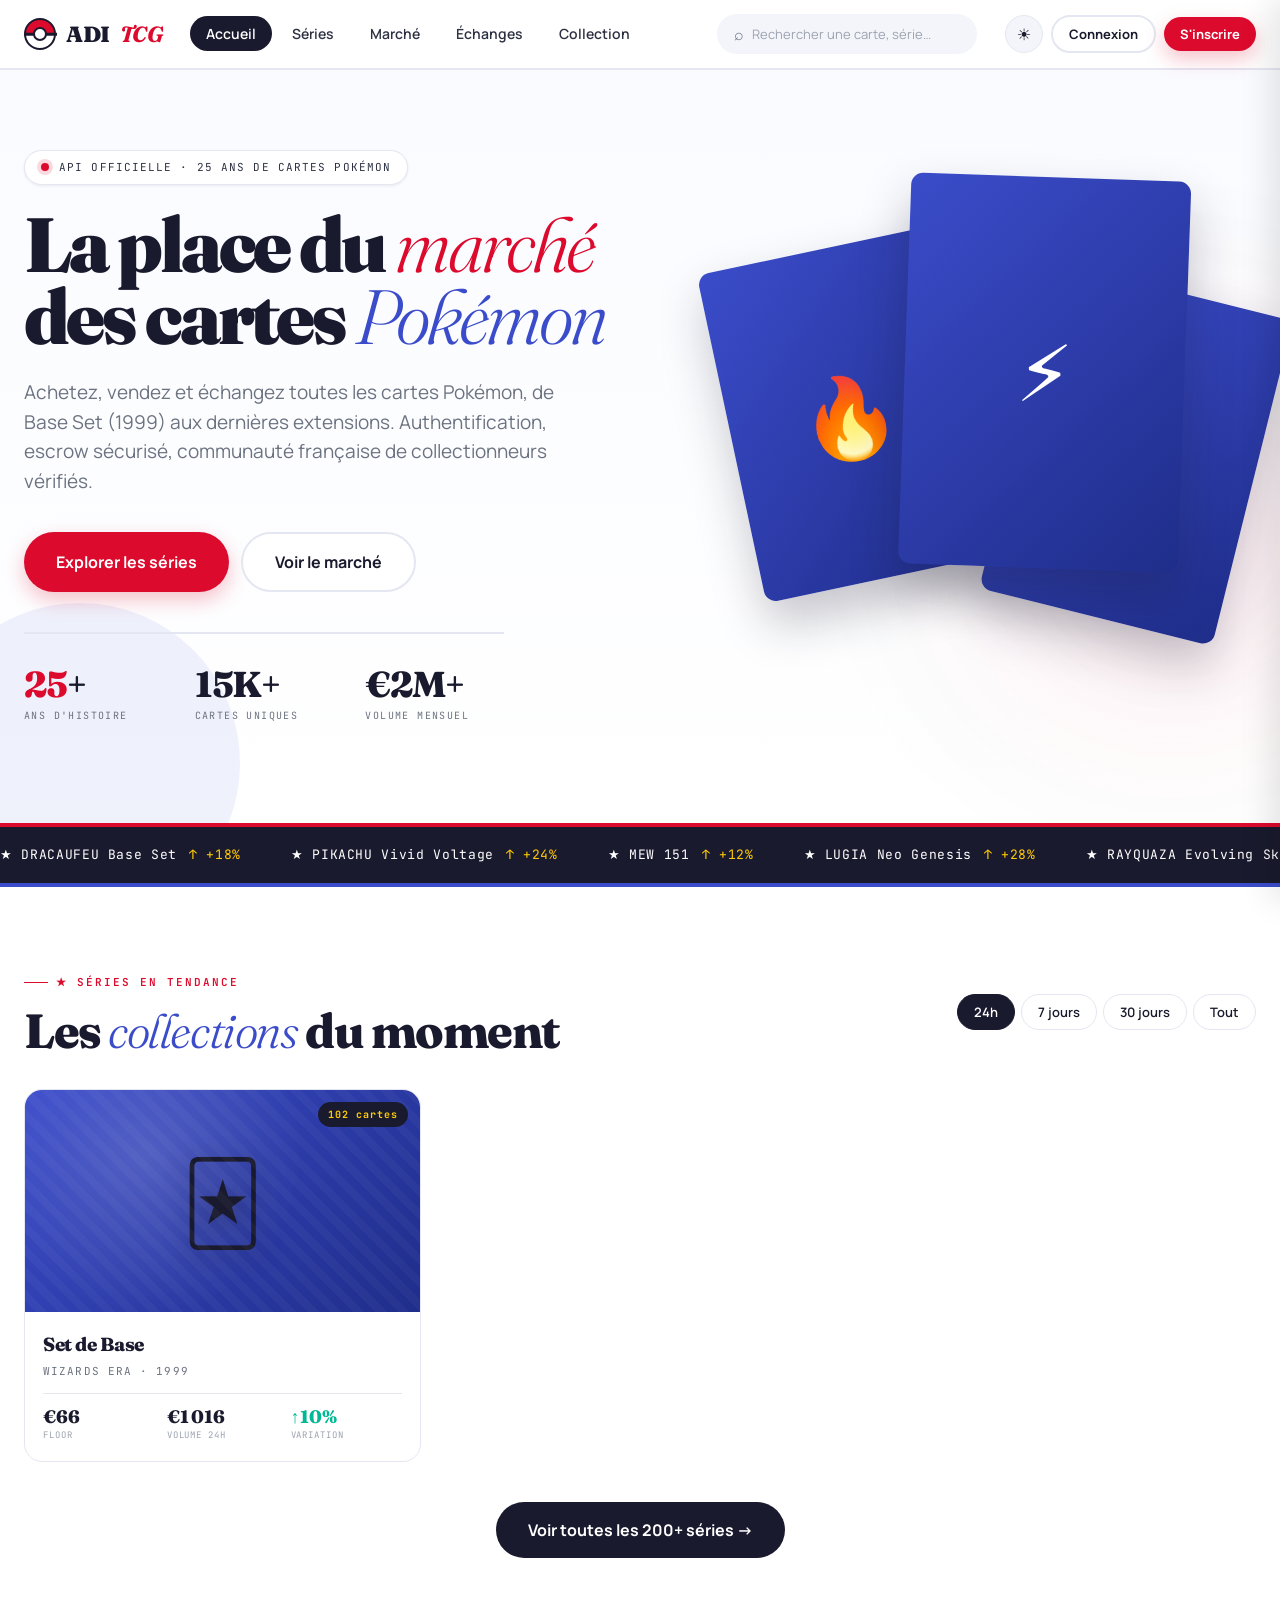
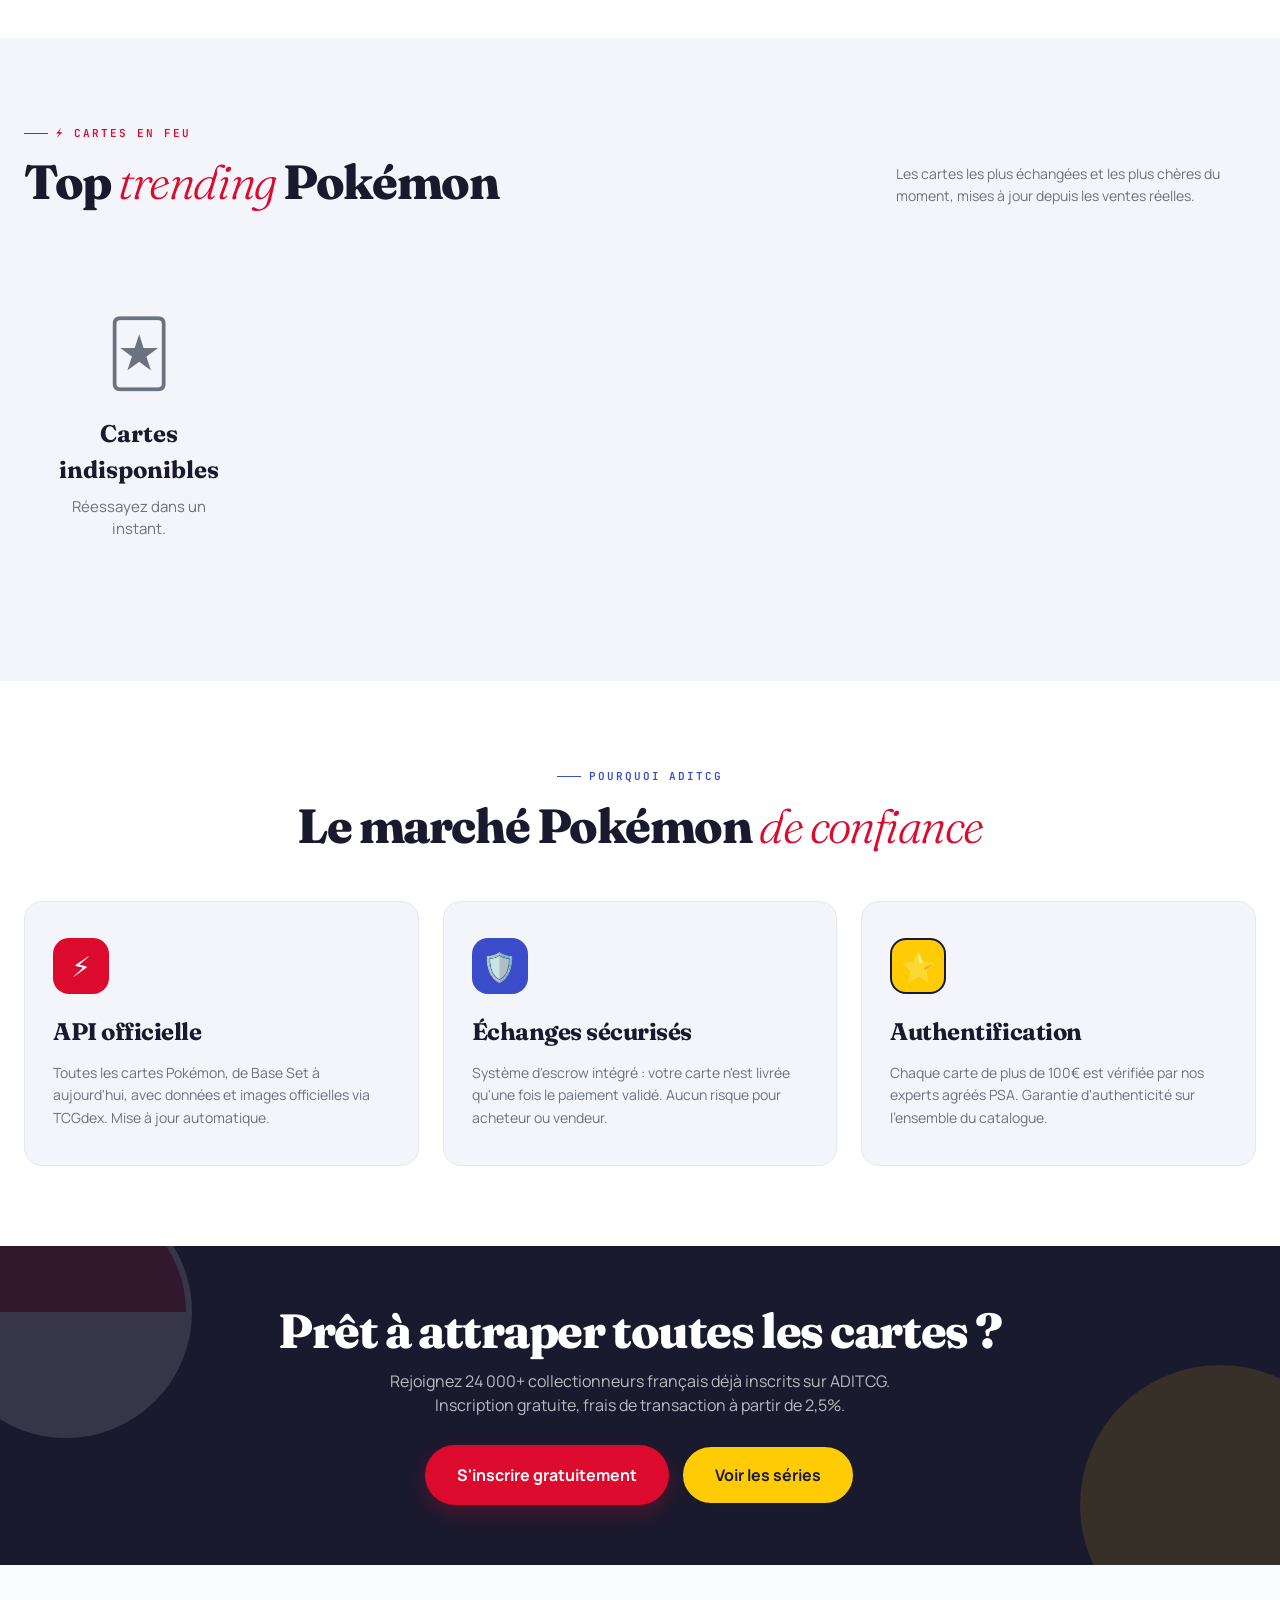
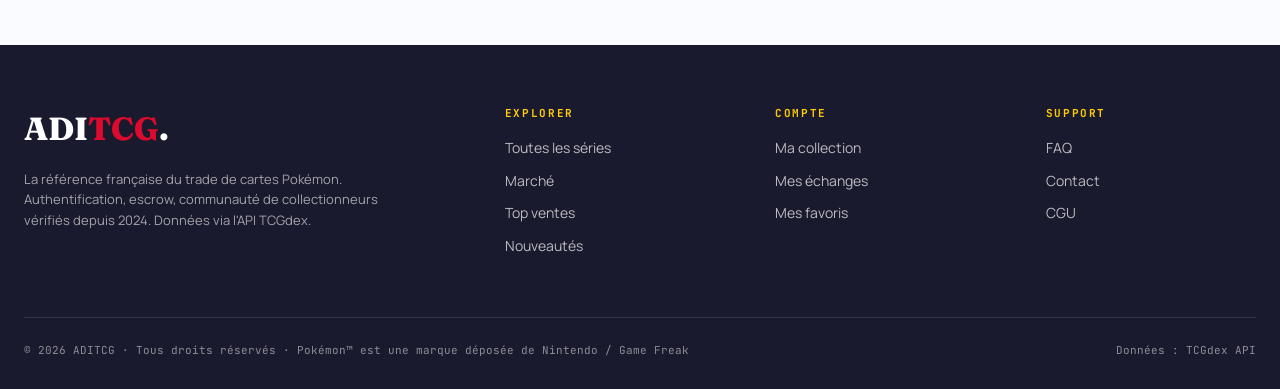
==== commit 658a24a1: "," ====
--- a/newsite/index.html
+++ b/newsite/index.html
@@ -139,6 +139,8 @@
     transition: transform 0.6s cubic-bezier(0.2, 0.8, 0.2, 1);
     background: var(--gray-bg);
     aspect-ratio: 245/342;
+    animation-iteration-count: infinite;
+    animation-timing-function: ease-in-out;
   }
   .hero-card-img.placeholder {
     display: flex; align-items: center; justify-content: center;
@@ -150,20 +152,81 @@
     top: 80px; left: 10%;
     transform: rotate(-12deg);
     z-index: 1;
+    animation: floatA 5s infinite;
   }
   .hero-card-img:nth-child(2) {
     top: 30px; left: 40%;
     transform: rotate(2deg) translateY(-20px);
     z-index: 3;
     width: 280px;
+    animation: floatB 5s infinite;
   }
   .hero-card-img:nth-child(3) {
     top: 120px; right: 0;
     transform: rotate(14deg);
     z-index: 2;
-  }
-  .hero-cards:hover .hero-card-img:nth-child(1) { transform: rotate(-18deg) translateX(-30px); }
-  .hero-cards:hover .hero-card-img:nth-child(3) { transform: rotate(20deg) translateX(30px); }
+    animation: floatC 5s infinite;
+  }
+  @keyframes floatA {
+    0%, 100% { transform: rotate(-12deg) translateY(0); }
+    50% { transform: rotate(-13deg) translateY(-14px); }
+  }
+  @keyframes floatB {
+    0%, 100% { transform: rotate(2deg) translateY(-20px); }
+    50% { transform: rotate(3deg) translateY(-34px); }
+  }
+  @keyframes floatC {
+    0%, 100% { transform: rotate(14deg) translateY(0); }
+    50% { transform: rotate(15deg) translateY(-12px); }
+  }
+
+  /* Shine effect on hover */
+  .hero-card-img::after {
+    content: '';
+    position: absolute;
+    inset: 0;
+    background: linear-gradient(135deg, transparent 30%, rgba(255,255,255,0.4) 50%, transparent 70%);
+    opacity: 0;
+    transition: opacity 0.4s;
+    border-radius: 12px;
+    pointer-events: none;
+  }
+  .hero-cards:hover .hero-card-img::after { opacity: 1; }
+  .hero-cards:hover .hero-card-img { animation-play-state: paused; }
+  .hero-cards:hover .hero-card-img:nth-child(1) { transform: rotate(-18deg) translateX(-30px) translateY(-10px); }
+  .hero-cards:hover .hero-card-img:nth-child(2) { transform: rotate(0deg) translateY(-40px) scale(1.05); }
+  .hero-cards:hover .hero-card-img:nth-child(3) { transform: rotate(20deg) translateX(30px) translateY(-10px); }
+
+  /* Glowing pokeball in hero background */
+  .hero::before {
+    content: '';
+    position: absolute;
+    width: 600px;
+    height: 600px;
+    border-radius: 50%;
+    background: radial-gradient(circle, var(--red) 0%, transparent 70%);
+    top: 20%;
+    right: -200px;
+    opacity: 0.08;
+    filter: blur(40px);
+    pointer-events: none;
+    animation: glow 8s infinite alternate;
+  }
+  @keyframes glow {
+    0% { transform: scale(1); opacity: 0.08; }
+    100% { transform: scale(1.2); opacity: 0.15; }
+  }
+
+  /* Scroll reveal animation */
+  .reveal {
+    opacity: 0;
+    transform: translateY(30px);
+    transition: opacity 0.8s, transform 0.8s;
+  }
+  .reveal.visible {
+    opacity: 1;
+    transform: translateY(0);
+  }
 
   /* TICKER */
   .ticker {
@@ -583,7 +646,7 @@
 </section>
 
 <!-- COLLECTIONS (Style OpenSea) -->
-<section class="collections-section">
+<section class="collections-section reveal">
   <div class="container">
     <div class="collections-toolbar">
       <div>
@@ -610,7 +673,7 @@
 </section>
 
 <!-- HOT CARDS -->
-<section class="hot-section">
+<section class="hot-section reveal">
   <div class="container">
     <div class="section-header-row" style="margin-bottom: 36px;">
       <div>
@@ -629,7 +692,7 @@
 </section>
 
 <!-- FEATURES POKÉMON -->
-<section class="features-section">
+<section class="features-section reveal">
   <div class="container">
     <div style="text-align: center; max-width: 700px; margin: 0 auto;">
       <div class="eyebrow blue" style="justify-content: center;">Pourquoi ADITCG</div>
@@ -656,7 +719,7 @@
 </section>
 
 <!-- CTA STRIP -->
-<section class="cta-strip">
+<section class="cta-strip reveal">
   <div class="container">
     <h2 class="display-2">Prêt à attraper toutes les cartes ?</h2>
     <p>Rejoignez 24 000+ collectionneurs français déjà inscrits sur ADITCG. Inscription gratuite, frais de transaction à partir de 2,5%.</p>
--- a/newsite/styles.css
+++ b/newsite/styles.css
@@ -457,10 +457,138 @@
   color: rgba(255, 255, 255, 0.5);
 }
 
+/* ============================================ MOBILE MENU TOGGLE ============================================ */
+.mobile-menu-toggle {
+  display: none;
+  width: 40px;
+  height: 40px;
+  border-radius: 50%;
+  background: var(--gray-bg);
+  border: 1.5px solid var(--gray-line);
+  align-items: center;
+  justify-content: center;
+  cursor: pointer;
+  flex-direction: column;
+  gap: 5px;
+  transition: all 0.2s;
+}
+.mobile-menu-toggle:hover { background: var(--ink); }
+.mobile-menu-toggle span {
+  width: 18px;
+  height: 2px;
+  background: var(--ink);
+  transition: all 0.3s;
+  border-radius: 2px;
+}
+.mobile-menu-toggle:hover span { background: #fff; }
+.mobile-menu-toggle.open span:nth-child(1) { transform: translateY(7px) rotate(45deg); }
+.mobile-menu-toggle.open span:nth-child(2) { opacity: 0; }
+.mobile-menu-toggle.open span:nth-child(3) { transform: translateY(-7px) rotate(-45deg); }
+
+/* MOBILE DRAWER */
+.mobile-drawer {
+  position: fixed;
+  top: 0; right: 0;
+  width: 280px;
+  height: 100vh;
+  background: var(--white);
+  box-shadow: -10px 0 30px rgba(0,0,0,0.1);
+  z-index: 999;
+  transform: translateX(100%);
+  transition: transform 0.3s cubic-bezier(0.2, 0.8, 0.2, 1);
+  padding: 80px 24px 24px;
+  overflow-y: auto;
+}
+.mobile-drawer.open { transform: translateX(0); }
+.mobile-drawer-overlay {
+  position: fixed;
+  inset: 0;
+  background: rgba(0,0,0,0.5);
+  z-index: 998;
+  opacity: 0;
+  pointer-events: none;
+  transition: opacity 0.3s;
+}
+.mobile-drawer-overlay.open { opacity: 1; pointer-events: auto; }
+.mobile-drawer ul { list-style: none; padding: 0; margin: 0 0 24px; }
+.mobile-drawer ul a {
+  display: flex;
+  align-items: center;
+  padding: 14px 18px;
+  border-radius: var(--radius);
+  font-weight: 700;
+  font-size: 16px;
+  color: var(--ink);
+  margin-bottom: 4px;
+  transition: background 0.2s;
+}
+.mobile-drawer ul a:hover { background: var(--gray-bg); }
+.mobile-drawer ul a.active { background: var(--red); color: #fff; }
+.mobile-drawer-section {
+  padding: 16px 18px;
+  border-top: 1px solid var(--gray-line);
+  margin-top: 16px;
+}
+.mobile-drawer-section .btn { width: 100%; margin-bottom: 8px; }
+.mobile-drawer-search {
+  display: flex;
+  align-items: center;
+  gap: 10px;
+  padding: 12px 16px;
+  background: var(--gray-bg);
+  border-radius: var(--radius-pill);
+  margin-bottom: 24px;
+}
+.mobile-drawer-search input {
+  flex: 1;
+  background: transparent;
+  border: none;
+  outline: none;
+  font-family: var(--font-body);
+  font-size: 14px;
+  color: var(--ink);
+}
+
+/* ============================================ MEDIA QUERIES ============================================ */
+
 @media (max-width: 900px) {
   .nav-search { display: none; }
   .nav-links { display: none; }
+  .mobile-menu-toggle { display: flex; }
+  .nav-inner {
+    grid-template-columns: auto 1fr auto;
+    gap: 12px;
+    padding: 12px 16px;
+  }
+  .nav-cta .btn-ghost,
+  .nav-cta .btn-primary,
+  .nav-cta .nav-user { display: none; }
   .footer-grid { grid-template-columns: 1fr 1fr; gap: 32px; }
+  .container { padding: 0 16px; }
+
+  /* Hero/sections smaller */
+  .block { padding: 50px 0; }
+  .display-1 { font-size: clamp(32px, 8vw, 48px) !important; }
+  .display-2 { font-size: clamp(24px, 6vw, 36px) !important; }
+}
+
+@media (max-width: 600px) {
+  /* Even tighter */
+  .footer-grid { grid-template-columns: 1fr; }
+  .footer-bottom { flex-direction: column; gap: 8px; text-align: center; }
+
+  /* Pokemon grid: 2 cols min */
+  .pokemon-grid { grid-template-columns: repeat(2, 1fr) !important; gap: 10px !important; }
+  .collections-grid { grid-template-columns: 1fr !important; gap: 12px !important; }
+
+  /* Smaller card metadata */
+  .pkmn-card-name { font-size: 12px !important; }
+  .pkmn-card-set { font-size: 8px !important; }
+  .pkmn-card-price { font-size: 14px !important; }
+
+  /* Fav/owned toggles smaller */
+  .fav-toggle { width: 26px !important; height: 26px !important; font-size: 13px !important; }
+  .owned-toggle { padding: 2px 6px !important; font-size: 8px !important; }
 }
 
 /* ============================================ BLOCKS ============================================ */
